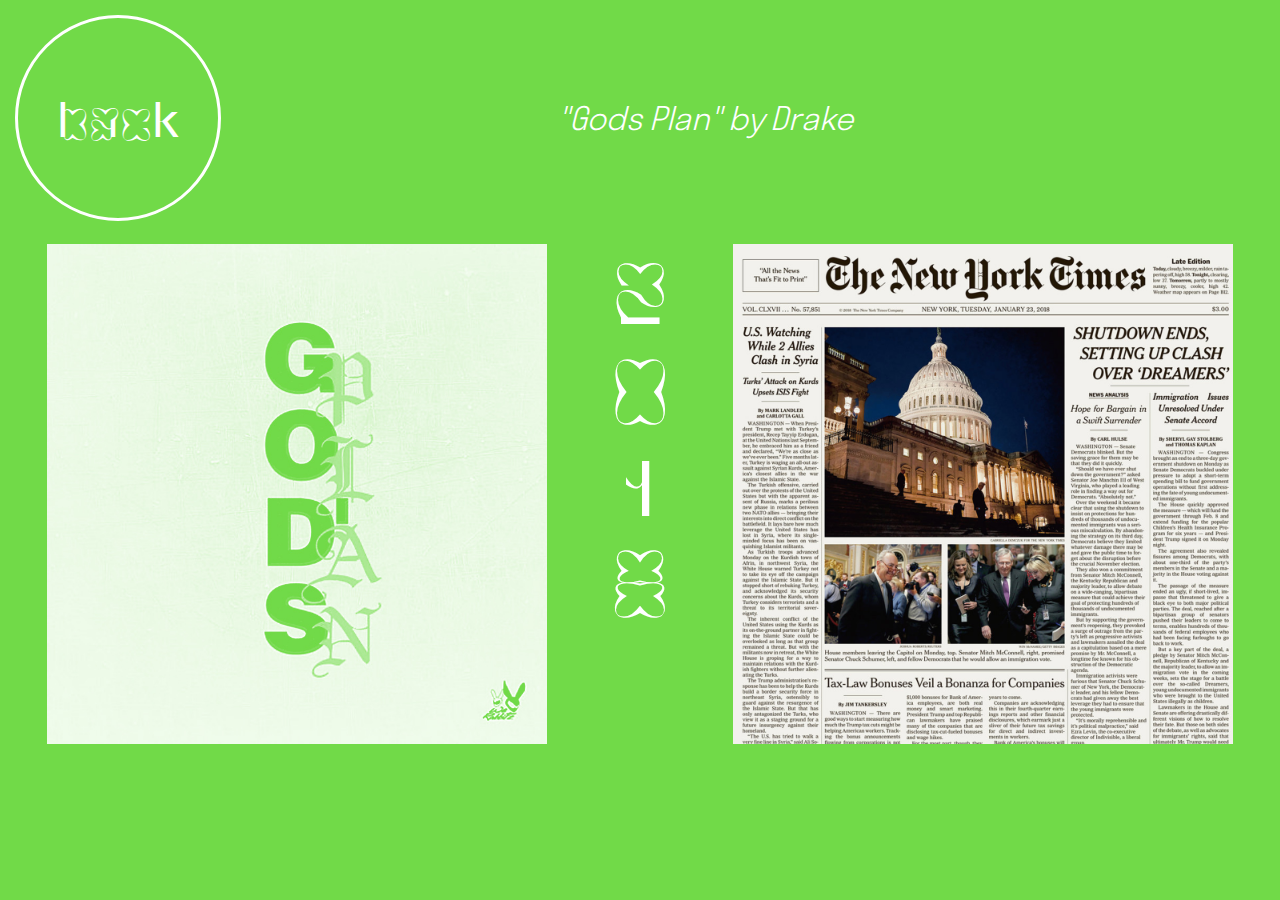
==== pages/1970/1970.html @ 165b8bce "updates" ====
<!DOCTYPE html>
<html lang="en">
<head>
    <meta charset="UTF-8">
    <meta name="viewport" content="width=device-width, initial-scale=1.0">
    <link
    rel="stylesheet"
    href="https://cdnjs.cloudflare.com/ajax/libs/animate.css/4.1.1/animate.min.css"
  />
    <link rel="stylesheet" href="css/style.css">
    <title>Document</title>
</head>
<header>
    <a href="../../index.html"> <div class="backbutton"> back </div> </a>
    <div class="songtitle"> "Gods Plan" by Drake</div>
</header>
<body>
    <div class="musiccontainer">
     <div class="album">
        <img src="images/2018.jpg" width="500" height="500">
        </div>
     <div class="year"> 2018 </div>
     <div class="news">
        <img src="images/2018news.jpg" width="500" height="500">
        </div>
    </div>  
</body>
</html>
---- pages/1970/css/style.css ----
html {
    background-color: #71DA48;
    height: 100%;
}

/*fonts*/

@font-face {
    font-family: 'Phase-A';
    src: url('../fonts/A-0-100-100.woff2') format('woff2'),
        url('../fonts/A-0-100-100.woff') format('woff');
    font-weight: normal;
    font-style: normal;
    font-display: swap;
}

@font-face {
    font-family: 'Stratos';
    src: url('../../2019/fonts/Stratos-Light.woff2') format('woff2'),
        url('../../2019/fonts/Stratos-Light.woff') format('woff');
    font-weight: 100;
    font-style: normal;
    font-display: swap;
}

header { 
    display: flex;
    width: 100%
}

.backbutton {
    
    display: flex;
    width: 200px;
    height: 200px;
    margin: .15em;
    border: 3px solid #FFFFFF;
    border-radius: 50%;
    justify-content: center;
    align-items: center;
    font-family: Phase-A;
    font-size: 3em;
    color: white;
}

.backbutton:hover {
    
        animation: bounceOut;
        animation-duration: 2s;
        
}
/*link*/

a:link {
    text-decoration: none;
}


.songtitle {
display: flex;
justify-content: center;
text-align: center;
align-self: center;
margin-left: 330px;
margin-right: auto;
font-family: Stratos;
font-style: italic;
font-size: 2em;
color: white;

}

.year {
    display: flex;
    font-family: Phase-A;
    color: white;
    font-size: 5em;
    text-orientation: upright;
    writing-mode: vertical-rl;
}

.musiccontainer {
    display: flex;
    justify-content: space-around;
    margin: 1em;

}
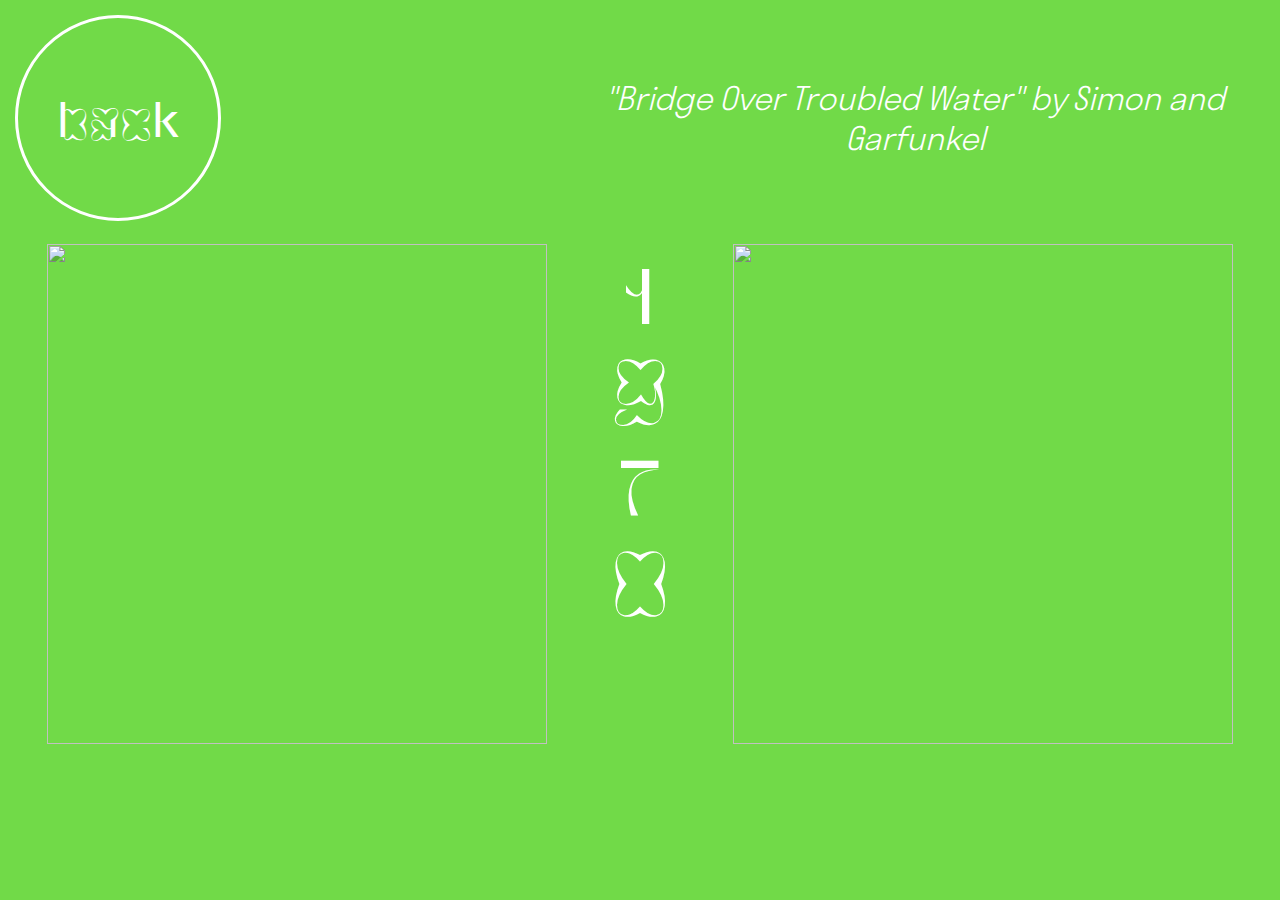
==== commit 5cf7b1f4: "responsiveness" ====
--- a/pages/1970/1970.html
+++ b/pages/1970/1970.html
@@ -12,16 +12,16 @@
 </head>
 <header>
     <a href="../../index.html"> <div class="backbutton"> back </div> </a>
-    <div class="songtitle"> "Gods Plan" by Drake</div>
+    <div class="songtitle"> "Bridge Over Troubled Water" by Simon and Garfunkel </div>
 </header>
 <body>
     <div class="musiccontainer">
      <div class="album">
-        <img src="images/2018.jpg" width="500" height="500">
+        <img src="images/1970.jpg" width="500" height="500">
         </div>
-     <div class="year"> 2018 </div>
+     <div class="year"> 1970 </div>
      <div class="news">
-        <img src="images/2018news.jpg" width="500" height="500">
+        <img src="images/1970news.jpg" width="500" height="500">
         </div>
     </div>  
 </body>
